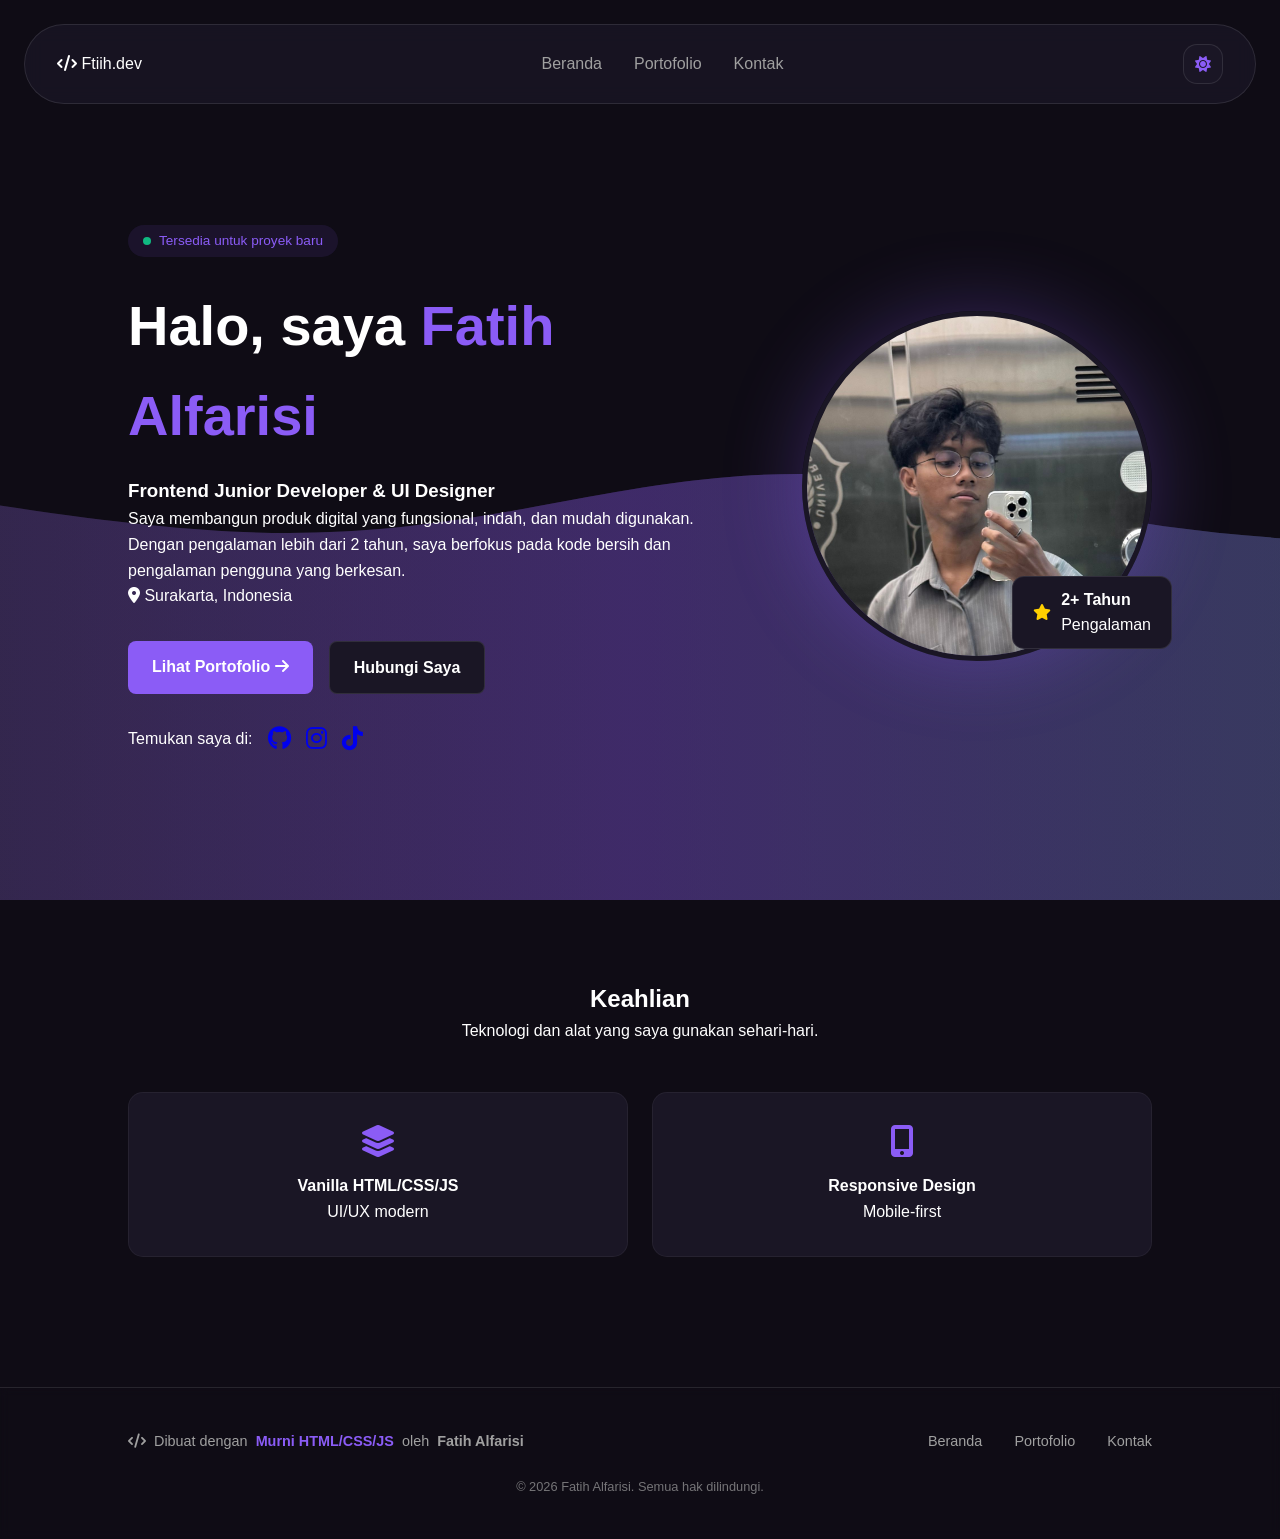
==== index.html @ 58b73a64 "Add files via upload" ====
<!DOCTYPE html>
<html lang="id">
<head>
    <meta charset="UTF-8">
    <meta name="viewport" content="width=device-width, initial-scale=1.0">
    <title>Fatih Alfarisi — Portofolio</title>
    <link rel="stylesheet" href="style.css">
    <link rel="stylesheet" href="https://cdnjs.cloudflare.com/ajax/libs/font-awesome/6.0.0/css/all.min.css">
    <link rel="icon" type="image/png" href="assets/favicon-32x32.png">
</head>
<body>

    <header>
        <nav class="navbar">
            <div class="logo">
                <i class="fas fa-code"></i> Ftiih.dev
            </div>
            <ul class="nav-links">
                <li><a href="index.html">Beranda</a></li>
                <li><a href="portofolio.html">Portofolio</a></li>
                <li><a href="kontak.html">Kontak</a></li>
            </ul>
            <div class="theme-toggle">
                <i class="fas fa-sun"></i>
            </div>
        </nav>
    </header>

    <main>
        <section id="beranda" class="hero">
            <div class="hero-content">
                <span class="status-badge"><span class="dot"></span> Tersedia untuk proyek baru</span>
                <h1>Halo, saya <span class="highlight">Fatih Alfarisi</span></h1>
                <h3>Frontend Junior Developer & UI Designer</h3>
                <p>Saya membangun produk digital yang fungsional, indah, dan mudah digunakan. Dengan pengalaman lebih dari 2 tahun, saya berfokus pada kode bersih dan pengalaman pengguna yang berkesan.</p>
                <div class="location"><i class="fas fa-map-marker-alt"></i> Surakarta, Indonesia</div>
                <div class="hero-btns">
                    <a href="portofolio.html" class="btn btn-primary">Lihat Portofolio <i class="fas fa-arrow-right"></i></a>
                    <a href="kontak.html" class="btn btn-secondary">Hubungi Saya</a>
                </div>
                <div class="social-links">
                    <span>Temukan saya di:</span>
                    <a href="https://github.com/Ftihh" target="_blank"><i class="fab fa-github"></i></a>
                    <a href="https://www.instagram.com/ftihh.alfrisii?" target="_blank"><i class="fab fa-instagram"></i></a>
                    <a href="https://www.tiktok.com/@alfatizl?_r=1&_t=ZS-95vIDEBYeQ6" target="_blank"><i class="fab fa-tiktok"></i></a>
                </div>
            </div>
            <div class="hero-image">
                <div class="image-container">
                    <img src="assets/images/Profile.jpg" alt="Fatih">
                    <div class="experience-badge">
                        <i class="fas fa-star"></i>
                        <span><strong>2+ Tahun</strong><br>Pengalaman</span>
                    </div>
                </div>
            </div>
        </section>

        <section class="skills">
            <h2 class="section-title">Keahlian</h2>
            <p class="section-subtitle">Teknologi dan alat yang saya gunakan sehari-hari.</p>
            <div class="skills-grid">
                <div class="skill-card">
                    <i class="fas fa-layer-group"></i>
                    <h4>Vanilla HTML/CSS/JS</h4>
                    <p>UI/UX modern</p>
                </div>
                <div class="skill-card">
                    <i class="fas fa-mobile-alt"></i>
                    <h4>Responsive Design</h4>
                    <p>Mobile-first</p>
                </div>
                </div>
        </section>
    </main>

    <footer>
        <div class="footer-content">
            <p><i class="fas fa-code"></i> Dibuat dengan <span>Murni HTML/CSS/JS</span> oleh <strong>Fatih Alfarisi</strong></p>
            <div class="footer-links">
                <a href="index.html">Beranda</a>
                <a href="portofolio.html">Portofolio</a>
                <a href="kontak.html">Kontak</a>
            </div>
        </div>
        <p class="copyright">© 2026 Fatih Alfarisi. Semua hak dilindungi.</p>
    </footer>

    <svg class="bg-wave" viewBox="0 0 1600 900" preserveAspectRatio="xMidYMax slice">
    <defs>
      <linearGradient id="bg">
        <stop offset="0%" stop-color="rgba(75, 60, 105, 0.253)" />
        <stop offset="50%" stop-color="rgba(75, 50, 125, 0.652)" />
        <stop offset="100%" stop-color="rgba(69, 93, 124, 0.482)" />
      </linearGradient>

      <path id="wave" fill="url(#bg)"
        d="M-363.852,502.589c0,0,236.988-41.997,505.475,0
        s371.981,38.998,575.971,0s293.985-39.278,505.474,5.859
        s493.475,48.368,716.963-4.995v560.106H-363.852V502.589z"/>
    </defs>

    <use href="#wave" class="wave wave1"/>
    <use href="#wave" class="wave wave2"/>
    <use href="#wave" class="wave wave3"/>
    </svg>

    <script src="script.js"></script>
</body>
</html>
---- style.css ----
:root {
    --bg-color: rgb(15, 12, 21);
    --card-bg: #1a1625;
    --text-main: #ffffff;
    --text-muted: #a0a0a0;
    --accent: #8b5cf6;
    --nav-bg: rgba(26, 22, 37, 0.8);
    --foot-bg:rgba(26, 22, 37, 0.1);
    --border: rgba(255, 255, 255, 0.1);
}

[data-theme="light"] {
    --bg-color: #f8f9fa;
    --card-bg: #ffffff;
    --text-main: #1a1625;
    --text-muted: #1a1a1a;
    --accent: #7c3aed;
    --nav-bg: rgba(255, 255, 255, 0.8);
    --foot-bg:rgba(255, 255, 255, 0.1);
    --border: rgba(0, 0, 0, 0.1);
}

* {
    margin: 0;
    padding: 0;
    box-sizing: border-box;
    font-family: 'Inter', sans-serif;
}

body {
    background-color: var(--bg-color);
    color: var(--text-main);
    line-height: 1.6;
    scroll-behavior: smooth;
}

/* Navbar */
header {
    position: fixed;
    top: 0;
    width: 100%;
    z-index: 1000;
    padding: 1.5rem;
}

.navbar {
    background: var(--nav-bg);
    backdrop-filter: blur(10px);
    display: flex;
    justify-content: space-between;
    align-items: center;
    padding: 1.2rem 2rem;
    border-radius: 50px;
    border: 1px solid rgba(255,255,255,0.1);
}

.nav-links {
    display: flex;
    list-style: none;
    gap: 2rem;
}

.nav-links a {
    text-decoration: none;
    color: var(--text-muted);
    font-weight: 500;
    transition: 0.3s;
}

.nav-links a.active, .nav-links a:hover {
    color: var(--accent);
}

.theme-toggle {
    width: 40px;
    height: 40px;
    background: var(--card-bg);
    border: 1px solid var(--border);
    border-radius: 14px;
    display: flex;
    align-items: center;
    justify-content: center;
    cursor: pointer;
    color: var(--accent);
    transition: 0.3s;
}

.theme-toggle:hover {
    transform: scale(1.1);
    box-shadow: 0 10px 25px rgba(0,0,0,0.5);
}



/* Hero Section */
.hero {
    height: 100vh;
    display: flex;
    align-items: center;
    justify-content: space-between;
    padding: 0 10%;
    padding-top: 80px;
}

.hero-content {
    max-width: 600px;
}

.status-badge {
    background: rgba(139, 92, 246, 0.1);
    color: var(--accent);
    padding: 5px 15px;
    border-radius: 20px;
    font-size: 0.85rem;
    display: inline-flex;
    align-items: center;
    gap: 8px;
    margin-bottom: 1.5rem;
}

.dot {
    width: 8px;
    height: 8px;
    background: #10b981;
    border-radius: 50%;
}

h1 {
    font-size: 3.5rem;
    margin-bottom: 1rem;
}

.highlight {
    color: var(--accent);
}

.hero-btns {
    margin: 2rem 0;
    display: flex;
    gap: 1rem;
}

.btn {
    padding: 0.8rem 1.5rem;
    border-radius: 8px;
    text-decoration: none;
    font-weight: 600;
    transition: 0.3s;
}

.btn-primary {
    background: var(--accent);
    color: white;
    border: none;
    transition: 0.5s;
}

.btn-primary:hover{
    transform: translateY(-10px);
    box-shadow: 0 10px 25px rgba(139, 92, 246, 0.5);
}

.btn-secondary {
    background: var(--card-bg);
    color: var(--text-main);
    border: 1px solid rgba(255,255,255,0.1);
    transition: 0.5s;
}

.btn-secondary:hover{
    transform: translateY(-10px);
    box-shadow: 0 10px 25px rgba(0,0,0,0.5);
}

.social-links{
    display: flex;
    gap: 15px;
}

.social-links a i {
    font-size: 24px; 
    transition: 0.3s; 
}

.social-links a:hover i {
    color: var(--accent);
    transform: scale(1.2);
}

/* Hero Image */

@keyframes float {
    0% {
        transform: translateY(0px);
    }
    50% {
        transform: translateY(-20px);
    }
    100% {
        transform: translateY(0px);
    }
}

.image-container {
    position: relative;
    animation: float 4s ease-in-out infinite;
}

.image-container img {
    width: 350px;
    height: 350px;
    border-radius: 50%;
    object-fit: cover;
    border: 5px solid var(--card-bg);
    box-shadow: 0 0 80px rgba(139, 92, 246, 0.3);
}

.experience-badge {
    position: absolute;
    bottom: 20px;
    right: -20px;
    background: var(--card-bg);
    padding: 10px 20px;
    border-radius: 12px;
    display: flex;
    align-items: center;
    gap: 10px;
    border: 1px solid rgba(255,255,255,0.1);
    transition: all 0.3s ease;
}

.fa-star{
    color: #ffd000;
}




/* Skills Grid */
.skills {
    padding: 5rem 10%;
    text-align: center;
}

.skills-grid {
    display: grid;
    grid-template-columns: repeat(auto-fit, minmax(250px, 1fr));
    gap: 1.5rem;
    margin-top: 3rem;
}

.skill-card {
    background: var(--card-bg);
    padding: 2rem;
    border-radius: 15px;
    border: 1px solid rgba(255,255,255,0.05);
    transition: 0.3s;
}

.skill-card:hover {
    transform: translateY(-10px);
    border-color: var(--accent);
    box-shadow: 0 10px 25px rgba(0,0,0,0.5);
}

.skill-card i {
    font-size: 2rem;
    color: var(--accent);
    margin-bottom: 1rem;
}

footer {
    padding: 2.6rem 10%;
    background-color: var(--foot-bg);
    backdrop-filter: blur(5px);
    -webkit-backdrop-filter: blur(5px);
    border-top: 1px solid rgba(255,255,255,0.1);
    margin-top: 50px;
}

.footer-content {
    display: flex;
    justify-content: space-between;
    align-items: center;
    margin-bottom: 1.5rem;
}

.footer-content p {
    color: var(--text-muted);
    font-size: 0.9rem;
    display: flex;
    align-items: center;
    gap: 8px;
}

.footer-content p span {
    color: var(--accent);
    font-weight: 600;
}

.footer-links {
    display: flex;
    gap: 2rem;
}

.footer-links a {
    text-decoration: none;
    color: var(--text-muted);
    font-size: 0.9rem;
    transition: 0.3s;
}

.footer-links a:hover {
    color: var(--accent);
}

.copyright {
    text-align: center;
    color: var(--text-muted);
    font-size: 0.8rem;
    opacity: 0.7;
}





/* ------------------------------------------------------------------------------------------------------------------ */





.container-page {
    padding: 120px 10% 50px;
    text-align: center;
}

.badge-outline {
    border: 1px solid var(--accent);
    color: var(--accent);
    padding: 6px 16px;
    border-radius: 20px;
    font-size: 0.8rem;
    margin-bottom: 1rem;
    display: inline-block;
}




/* Portofolio Styling */
.filter-container {
    margin: 2.5rem 0;
    display: flex;
    justify-content: center;
    gap: 10px;
}

.filter-btn {
    background: var(--card-bg);
    color: var(--text-muted);
    border: 1px solid rgba(255,255,255,0.1);
    padding: 8px 20px;
    border-radius: 30px;
    cursor: pointer;
    transition: 0.3s;
}

.filter-btn.active, .filter-btn:hover {
    background: var(--accent);
    color: white;
    box-shadow: 0 10px 25px rgba(0,0,0,0.5);
}

.portfolio-grid {
    display: grid;
    grid-template-columns: repeat(auto-fit, minmax(320px, 1fr));
    gap: 2rem;
    text-align: left;
}

.project-card {
    background: var(--card-bg);
    border-radius: 15px;
    overflow: hidden;
    border: 1px solid rgba(255,255,255,0.05);
    transition: 0.3s;
}

.project-card:hover{
    transform: translateY(-10px);
    box-shadow: 0 10px 25px rgba(0,0,0,0.5);
} 

.project-img {
    width: 100%;
    height: 200px; 
    overflow: hidden;
    border-radius: 15px 15px 0 0; 
}

.project-img img {
    width: 100%;
    height: 200px;
    object-fit: cover;
    transition: transform 0.5s ease;
}

.project-card:hover .project-img img {
    transform: scale(1.2);
}

.project-info {
    padding: 1.5rem;
}

.tags {
    display: flex;
    gap: 8px;
    margin-bottom: 10px;
}

.tags span {
    font-size: 0.7rem;
    background: rgba(139, 92, 246, 0.1);
    color: var(--accent);
    padding: 3px 10px;
    border-radius: 5px;
}

.project-footer {
    display: flex;
    justify-content: space-between;
    margin-top: 1.5rem;
    padding-top: 1rem;
    border-top: 1px solid rgba(255,255,255,0.05);
    font-size: 0.9rem;
}

.project-footer .links a {
    color: var(--accent);
    text-decoration: none;
    margin-left: 15px;
}




/* -------------------------------------------------------------------------------------------------- */


/* Kontak Styling */
.contact-content {
    display: grid;
    grid-template-columns: 1fr 1.5fr;
    gap: 4rem;
    text-align: left;
    margin-top: 4rem;
}

.info-item {
    display: flex;
    gap: 15px;
    margin-bottom: 1.5rem;
    align-items: center;
    transition: 0.3s;
}

.info-item:hover{
    transform: scale(1.1);
}

.info-item p{
    cursor: pointer;
}

.icon-box {
    width: 50px;
    height: 50px;
    background: var(--card-bg);
    display: flex;
    align-items: center;
    justify-content: center;
    border-radius: 12px;
    color: var(--accent);
    font-size: 1.2rem;
}

.form-row {
    display: flex;
    gap: 15px;
}

.form-group {
    margin-bottom: 1.5rem;
    flex: 1;
}

label {
    display: block;
    margin-bottom: 8px;
    font-size: 0.9rem;
}

input, select, textarea {
    width: 100%;
    padding: 12px;
    background: var(--card-bg);
    border: 1px solid rgba(255,255,255,0.1);
    border-radius: 8px;
    color: var(--text-main);
}

.btn-block {
    width: 100%;
    cursor: pointer;
}

.btn-block:hover{
    transform: scale(1.1);
}

.availability-card {
    background: rgba(16, 185, 129, 0.05);
    backdrop-filter: blur(5px);
    -webkit-backdrop-filter: blur(5px);
    border: 1px solid rgba(16, 185, 129, 0.2);
    padding: 1.5rem;
    border-radius: 15px;
    margin-top: 2rem;
}


/* ---------------------------------------------------------------------------------- */


/* Wave Background */
svg {
	position: absolute;
	top: 0;
	left: 0;
    width: 100%;
    height: 100%;
	box-sizing: border-box;
	display: block;
	background-color: var(--bg-color);

}

.bg-wave{
    position: fixed;
    inset: 0;
    width: 100%;
    height: 100%;
    z-index: -1;
}

/* wave styling */
.wave{
    animation: waveMove 10s ease-in-out infinite;
}

/* beda-beda animasi */
.wave1{
    opacity: .3;
    animation-duration: 10s;
}

.wave2{
    opacity: .6;
    animation-duration: 8s;
}

.wave3{
    opacity: .9;
    animation-duration: 6s;
}

@keyframes waveMove{
    0%   { transform: translate(270px, 230px); }
    50%  { transform: translate(-300px, 200px); }
    100% { transform: translate(270px, 230px); }
}
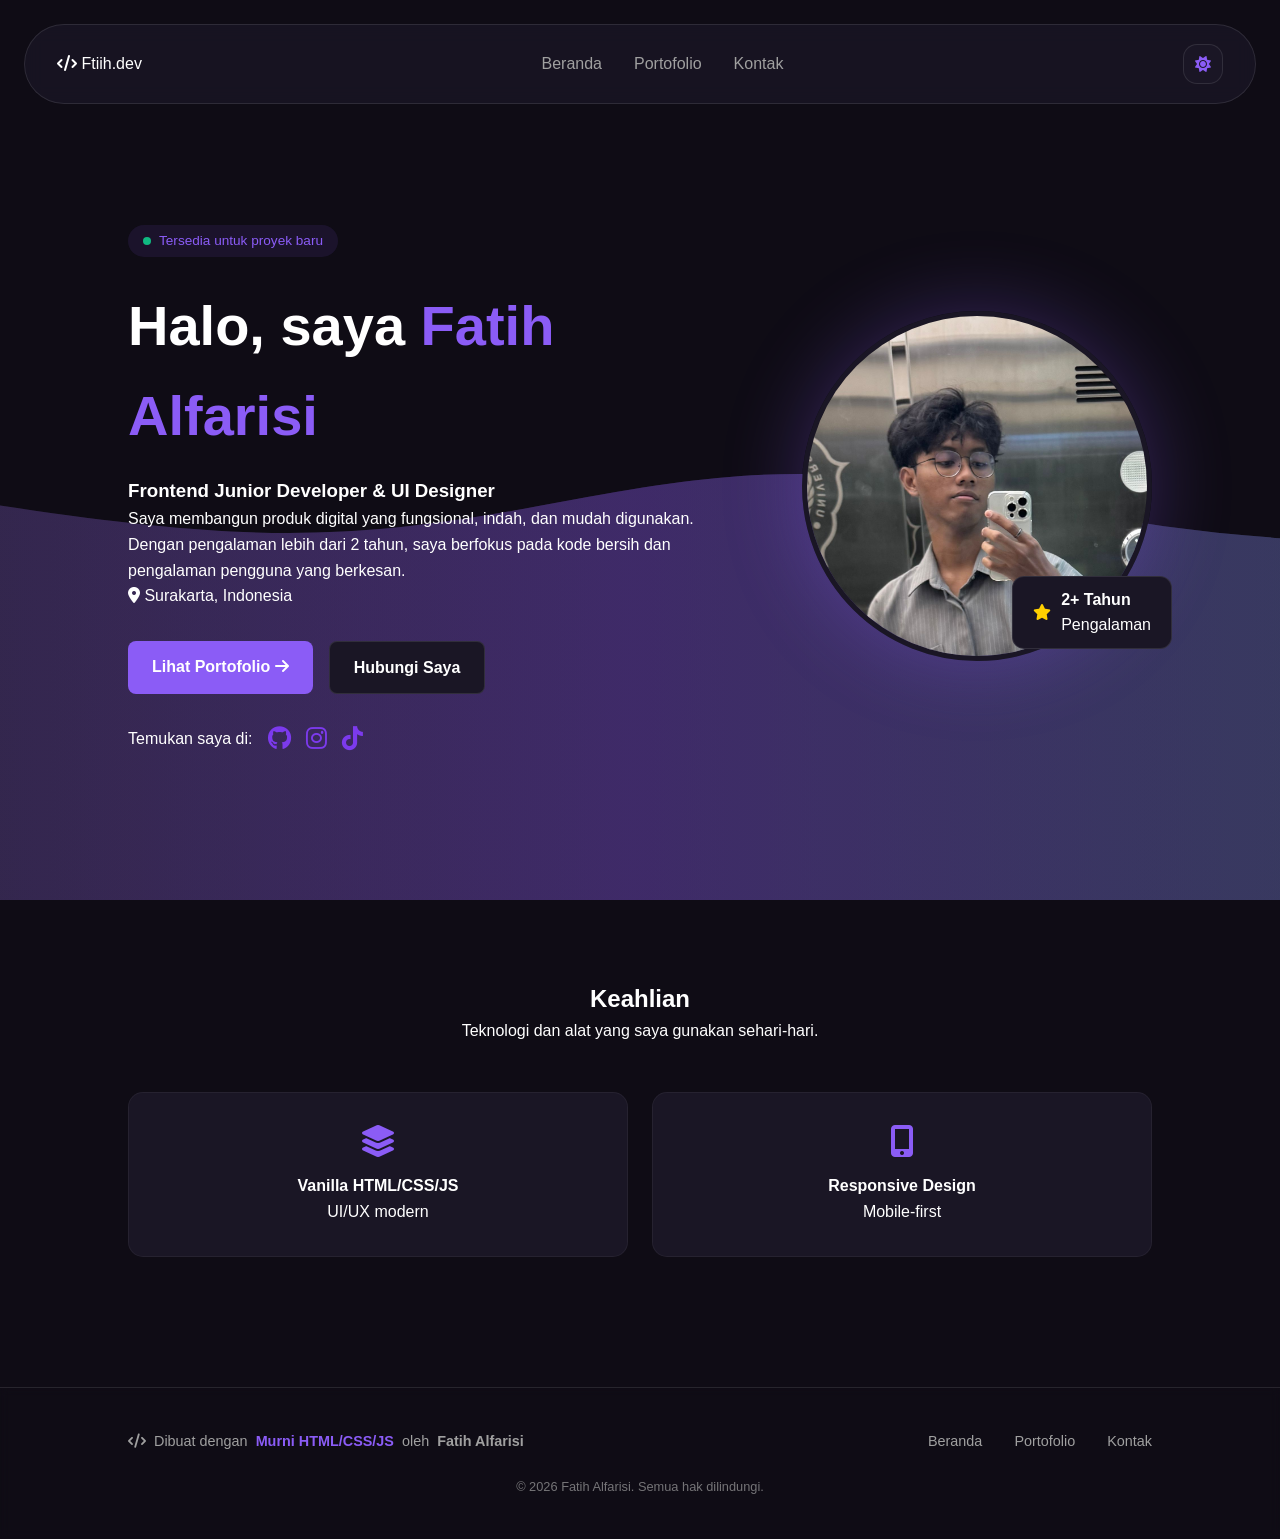
==== commit b51372ac: "Add files via upload" ====
--- a/index.html
+++ b/index.html
@@ -20,10 +20,19 @@
                 <li><a href="portofolio.html">Portofolio</a></li>
                 <li><a href="kontak.html">Kontak</a></li>
             </ul>
-            <div class="theme-toggle">
-                <i class="fas fa-sun"></i>
+            <div class="nav-control">
+                <div class="theme-toggle"><i class="fas fa-sun"></i></div>
+                <div class="hamburger" id="hamburger-btn"><i class="fas fa-bars"></i></div>
             </div>
         </nav>
+
+        <div class="sidebar" id="sidebar-menu">
+            <ul class="sidebar-links">
+                <li><a href="index.html"><i class="fas fa-home"></i> Beranda</a></li>
+                <li><a href="portofolio.html"><i class="fas fa-briefcase"></i> Portofolio</a></li>
+                <li><a href="kontak.html"><i class="fas fa-envelope"></i> Kontak</a></li>
+            </ul>
+        </div>
     </header>
 
     <main>
--- a/style.css
+++ b/style.css
@@ -32,6 +32,7 @@
     color: var(--text-main);
     line-height: 1.6;
     scroll-behavior: smooth;
+    
 }
 
 /* Navbar */
@@ -71,15 +72,24 @@
     color: var(--accent);
 }
 
+.nav-control{
+    display: flex;
+    justify-content: center;
+    gap: 1.5rem;
+}
+
 .theme-toggle {
     width: 40px;
     height: 40px;
+
     background: var(--card-bg);
     border: 1px solid var(--border);
     border-radius: 14px;
+
     display: flex;
     align-items: center;
     justify-content: center;
+
     cursor: pointer;
     color: var(--accent);
     transition: 0.3s;
@@ -90,6 +100,80 @@
     box-shadow: 0 10px 25px rgba(0,0,0,0.5);
 }
 
+.hamburger {
+    width: 40px;
+    height: 40px;
+
+    background: var(--card-bg);
+    border: 1px solid var(--border);
+    border-radius: 14px;
+
+    display: none;
+    align-items: center;
+    justify-content: center;
+
+    cursor: pointer;
+    color: var(--accent);
+    transition: 0.3s;
+}
+
+.hamburger:hover{
+    transform: scale(1.1);
+    box-shadow: 0 10px 25px rgba(0,0,0,0.5);
+}
+
+
+.sidebar {
+    position: fixed;
+    top: 120px;
+    right: -100%; /* Sembunyi di kanan */
+    width: 220px;
+    height: auto;
+    display: flex;
+    align-items: center;
+    padding:25px 0px 70px 40px;
+    margin-right: 25px;
+    
+    /* Efek Kaca (Glassmorphism) */
+    background: var(--foot-bg); /* Sangat transparan */
+    backdrop-filter: blur(10px); /* Blur yang kuat */
+    -webkit-backdrop-filter: blur(10px);
+    
+    border: 2.5px solid rgba(255,255,255,0.1);
+    border-radius: 17px;
+    box-shadow: -10px 0 30px rgba(0, 0, 0, 0.2);
+    
+    /* Animasi Smooth */
+    transition: all 0.5s ease;
+}
+
+.sidebar.active {
+    right: 0;
+}
+
+/* Styling links di dalam sidebar */
+.sidebar-links {
+    list-style: none;
+    display: flex;
+    flex-direction: column;
+    gap: 2.5rem;
+}
+
+.sidebar-links a {
+    text-decoration: none;
+    color: var(--text-color);
+    font-size: 1.3rem;
+    font-weight: 500;
+    display: flex;
+    align-items: center;
+    gap: 15px;
+    transition: 0.3s;
+}
+
+.sidebar-links a:hover{
+    color: var(--accent);
+    transform: scale(1.2);
+}
 
 
 /* Hero Section */
@@ -179,7 +263,8 @@
 
 .social-links a i {
     font-size: 24px; 
-    transition: 0.3s; 
+    transition: 0.3s;
+    color: #7c3aed; 
 }
 
 .social-links a:hover i {
@@ -473,6 +558,12 @@
 
 .info-item p{
     cursor: pointer;
+}
+
+.info-item p a{
+    text-decoration: none;
+    color: var(--text-main);
+    transition: color 0.3s ease;
 }
 
 .icon-box {
@@ -582,3 +673,182 @@
     50%  { transform: translate(-300px, 200px); }
     100% { transform: translate(270px, 230px); }
 }
+
+
+
+@media screen and (max-width: 840px){
+    .navbar {
+        padding: 15px 5%;
+    }
+
+    .hamburger{
+        display: flex;
+    }
+
+    .nav-links {
+        display: none;
+    }
+
+    .hero {
+        display: flex;
+        flex-direction: column-reverse; 
+        min-height: 100vh;
+        height: auto;
+        overflow: visible;
+        text-align: center;
+        padding-top: 120px;
+        gap: 40px;
+    }
+
+    .hero-btns {
+        flex-direction: column; 
+        max-width: 46%;
+        gap: 15px;
+    }
+
+    .image-container img {
+        transition: all 0.3s ease;
+    }
+
+
+    /* Portofolio */
+    .portfolio-grid {
+        grid-template-columns: 1fr 1fr; 
+        padding: 0 10px;
+    }
+
+
+
+    .container-page {
+        display: flex;
+        flex-direction: column;
+        min-height: 85vh; 
+        padding-top: 100px; 
+    }
+
+    .contact-header {
+        text-align: center;
+        margin-bottom: 40px;
+    }
+
+    .contact-content {
+        display: flex;
+        flex-direction: column; 
+        align-items: center;    
+        gap: 40px;              
+        width: 100%;
+        max-width: 800px;       
+        margin: 0 auto;
+    }
+
+    .availability-card{
+        text-align: center;
+    }
+
+    .footer-content{
+        flex-direction: column;
+    }
+
+    .footer-content p span {
+        text-align: center;
+    }
+}
+
+@media screen and (max-width: 625px) {
+
+    .sidebar{
+        width: 120px;
+        padding:15px 0px 30px 0px;
+    }
+
+   .sidebar-links {
+        
+        
+        gap: 0.7rem;
+    }
+
+    .sidebar-links a {
+        padding-left: 10px;
+        font-size: 0.8rem;
+      
+        gap: 10px;
+        
+    }
+
+    .sidebar-links a i{
+
+        font-size: 0.6rem;
+        width: 20px;
+    }
+
+    .hero-content h1 {
+        font-size: 2.5rem;
+    }
+
+    .hero-content p {
+        font-size: 1rem;
+        margin: 0 auto 25px;
+    }
+
+    .image-container img {
+        width: 200px;
+        height: 200px;
+        transition: all 0.3s ease;
+    }
+
+    .experience-badge {
+        position: absolute;
+        bottom: 20px;
+        right: -20px;
+
+        font-size: 8px;
+        padding: 5px 10px;
+    }
+
+    .hero-btns {
+        justify-content: center;
+        flex-direction: column; 
+        max-width: 100%;
+        gap: 15px;
+    }
+
+
+
+
+
+    /* Portfolio Grid */
+    .portfolio-grid {
+        grid-template-columns: 1fr; 
+    }
+
+    .project-card {
+        margin-bottom: 20px;
+    }
+
+    .filter-container {
+        display: flex;
+        overflow-x: auto; 
+        padding-bottom: 10px;
+        justify-content: center;
+        gap: 10px;
+        -webkit-overflow-scrolling: touch;
+    }
+
+    .filter-btn {
+        white-space: nowrap; 
+        padding: 8px 20px;
+    }
+
+
+
+
+
+    /* Contact */
+    
+}
+
+@media (hover: none) {
+    .project-card:active {
+        transform: scale(0.98);
+    }
+}
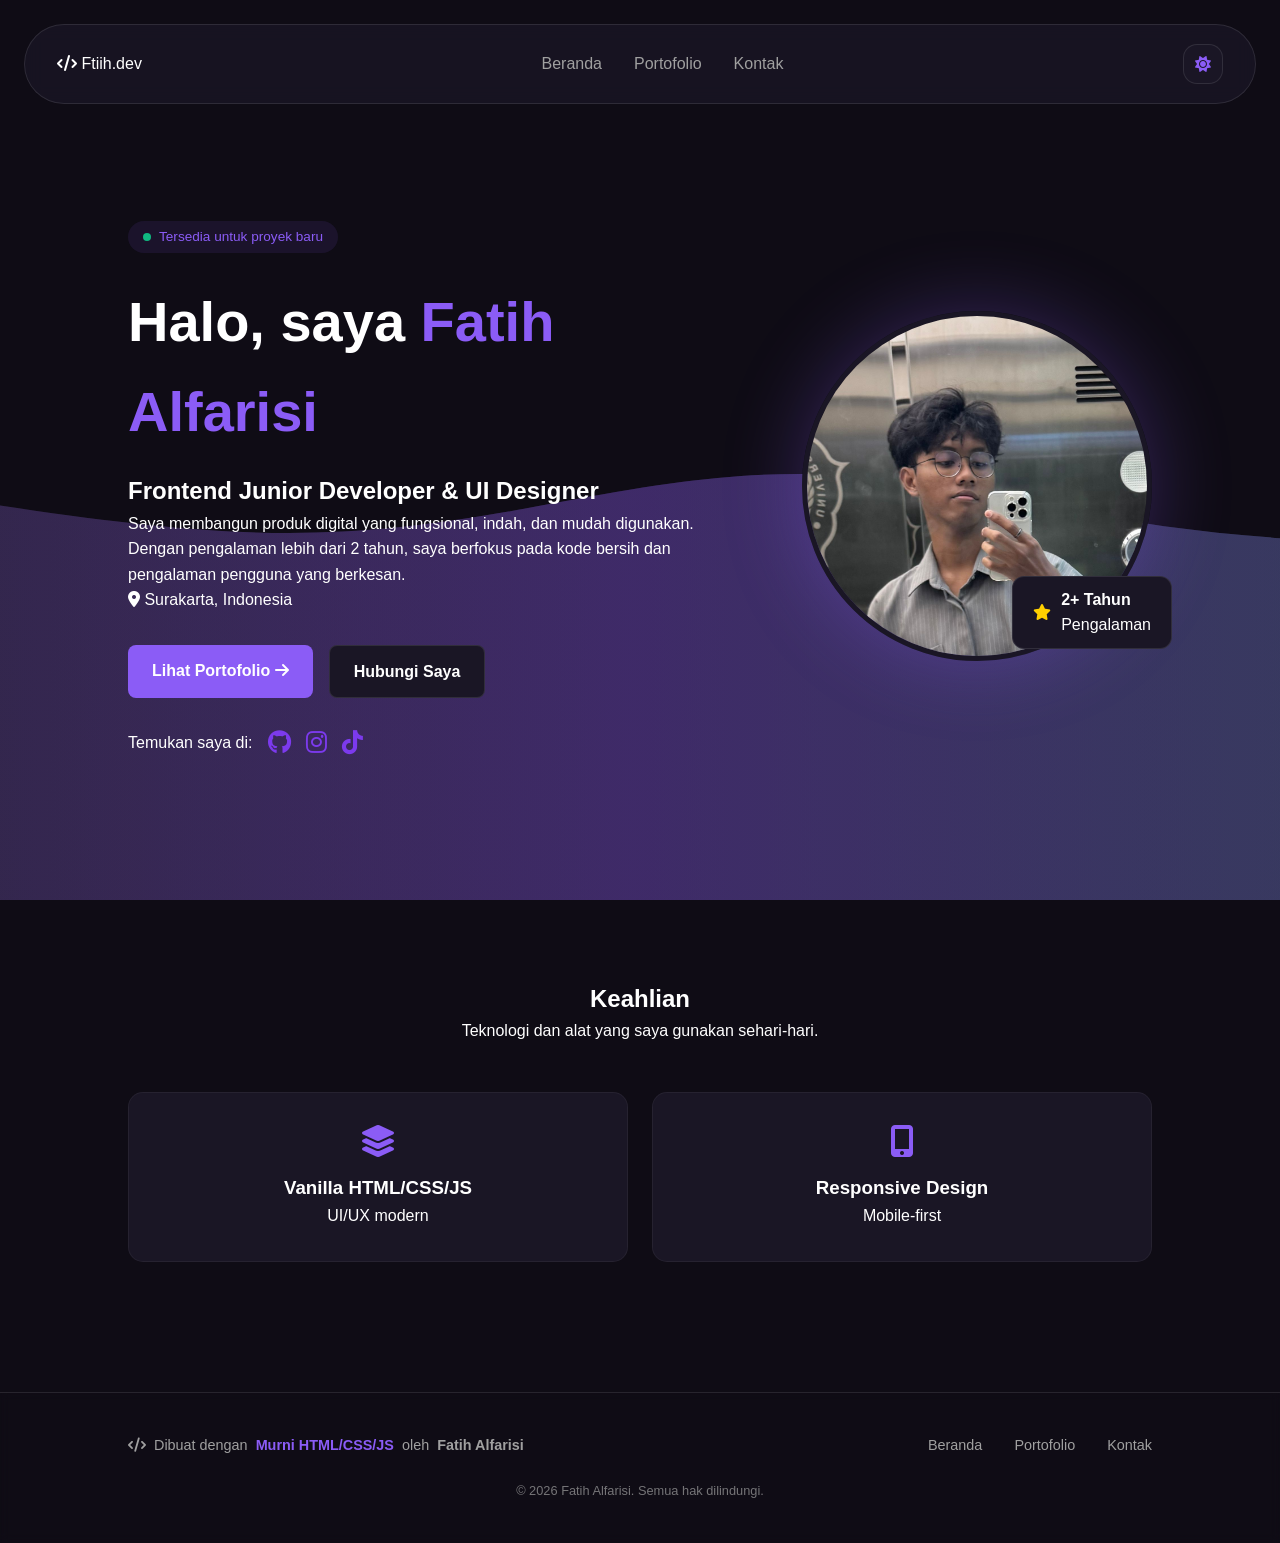
==== commit 180137f8: "Add files via upload" ====
--- a/index.html
+++ b/index.html
@@ -21,18 +21,10 @@
                 <li><a href="kontak.html">Kontak</a></li>
             </ul>
             <div class="nav-control">
+                <div class="arrow-right"><a href="portofolio.html"><i class="fas fa-arrow-right"></i></a></div>
                 <div class="theme-toggle"><i class="fas fa-sun"></i></div>
-                <div class="hamburger" id="hamburger-btn"><i class="fas fa-bars"></i></div>
             </div>
         </nav>
-
-        <div class="sidebar" id="sidebar-menu">
-            <ul class="sidebar-links">
-                <li><a href="index.html"><i class="fas fa-home"></i> Beranda</a></li>
-                <li><a href="portofolio.html"><i class="fas fa-briefcase"></i> Portofolio</a></li>
-                <li><a href="kontak.html"><i class="fas fa-envelope"></i> Kontak</a></li>
-            </ul>
-        </div>
     </header>
 
     <main>
@@ -40,7 +32,7 @@
             <div class="hero-content">
                 <span class="status-badge"><span class="dot"></span> Tersedia untuk proyek baru</span>
                 <h1>Halo, saya <span class="highlight">Fatih Alfarisi</span></h1>
-                <h3>Frontend Junior Developer & UI Designer</h3>
+                <h2>Frontend Junior Developer & UI Designer</h2>
                 <p>Saya membangun produk digital yang fungsional, indah, dan mudah digunakan. Dengan pengalaman lebih dari 2 tahun, saya berfokus pada kode bersih dan pengalaman pengguna yang berkesan.</p>
                 <div class="location"><i class="fas fa-map-marker-alt"></i> Surakarta, Indonesia</div>
                 <div class="hero-btns">
@@ -71,12 +63,12 @@
             <div class="skills-grid">
                 <div class="skill-card">
                     <i class="fas fa-layer-group"></i>
-                    <h4>Vanilla HTML/CSS/JS</h4>
+                    <h3>Vanilla HTML/CSS/JS</h3>
                     <p>UI/UX modern</p>
                 </div>
                 <div class="skill-card">
                     <i class="fas fa-mobile-alt"></i>
-                    <h4>Responsive Design</h4>
+                    <h3>Responsive Design</h3>
                     <p>Mobile-first</p>
                 </div>
                 </div>
--- a/style.css
+++ b/style.css
@@ -100,7 +100,7 @@
     box-shadow: 0 10px 25px rgba(0,0,0,0.5);
 }
 
-.hamburger {
+.arrow-left{
     width: 40px;
     height: 40px;
 
@@ -111,72 +111,63 @@
     display: none;
     align-items: center;
     justify-content: center;
-
     cursor: pointer;
-    color: var(--accent);
-    transition: 0.3s;
-}
-
-.hamburger:hover{
+
+    transition: 0.3s;
+}
+
+.arrow-left a{
+    text-decoration: none;
+    color: var(--accent);
+}
+
+.arrow-left:active, .arrow-left:hover{
     transform: scale(1.1);
     box-shadow: 0 10px 25px rgba(0,0,0,0.5);
-}
-
-
-.sidebar {
-    position: fixed;
-    top: 120px;
-    right: -100%; /* Sembunyi di kanan */
-    width: 220px;
-    height: auto;
-    display: flex;
-    align-items: center;
-    padding:25px 0px 70px 40px;
-    margin-right: 25px;
-    
-    /* Efek Kaca (Glassmorphism) */
-    background: var(--foot-bg); /* Sangat transparan */
-    backdrop-filter: blur(10px); /* Blur yang kuat */
-    -webkit-backdrop-filter: blur(10px);
-    
-    border: 2.5px solid rgba(255,255,255,0.1);
-    border-radius: 17px;
-    box-shadow: -10px 0 30px rgba(0, 0, 0, 0.2);
-    
-    /* Animasi Smooth */
-    transition: all 0.5s ease;
-}
-
-.sidebar.active {
-    right: 0;
-}
-
-/* Styling links di dalam sidebar */
-.sidebar-links {
-    list-style: none;
-    display: flex;
-    flex-direction: column;
-    gap: 2.5rem;
-}
-
-.sidebar-links a {
+    color: var(--accent);
+}
+
+.arrow-right{
+    width: 40px;
+    height: 40px;
+
+    background: var(--card-bg);
+    border: 1px solid var(--border);
+    border-radius: 14px;
+
+    display: none;
+    align-items: center;
+    justify-content: center;
+    cursor: pointer;
+
+    transition: 0.3s;
+}
+
+.arrow-right a{
     text-decoration: none;
-    color: var(--text-color);
-    font-size: 1.3rem;
-    font-weight: 500;
-    display: flex;
-    align-items: center;
-    gap: 15px;
-    transition: 0.3s;
-}
-
-.sidebar-links a:hover{
-    color: var(--accent);
-    transform: scale(1.2);
+    color: var(--accent);
+}
+
+.arrow-right:active, .arrow-right:hover{
+    transform: scale(1.1);
+    box-shadow: 0 10px 25px rgba(0,0,0,0.5);
+    color: var(--accent);
 }
 
 
 /* Hero Section */
+@keyframes fadeInup{
+    from {
+        opacity: 0;
+        transform: translateY(20px);
+    }
+
+    to {
+        opacity: 1;
+        transform: translateY(0);
+    }
+}
+
 .hero {
     height: 100vh;
     display: flex;
@@ -188,6 +179,10 @@
 
 .hero-content {
     max-width: 600px;
+
+    opacity: 0;
+    animation: fadeInup 0.5s ease-in forwards;
+    animation-delay: 0.1s;
 }
 
 .status-badge {
@@ -443,8 +438,8 @@
 }
 
 .filter-btn {
-    background: var(--card-bg);
-    color: var(--text-muted);
+    background: var(--accent);
+    color: white;
     border: 1px solid rgba(255,255,255,0.1);
     padding: 8px 20px;
     border-radius: 30px;
@@ -452,11 +447,6 @@
     transition: 0.3s;
 }
 
-.filter-btn.active, .filter-btn:hover {
-    background: var(--accent);
-    color: white;
-    box-shadow: 0 10px 25px rgba(0,0,0,0.5);
-}
 
 .portfolio-grid {
     display: grid;
@@ -498,6 +488,10 @@
 
 .project-info {
     padding: 1.5rem;
+}
+
+.project-info h2{
+    font-size: 18px;
 }
 
 .tags {
@@ -542,6 +536,10 @@
     gap: 4rem;
     text-align: left;
     margin-top: 4rem;
+}
+
+.contact-info h2{
+    font-size: 18px;
 }
 
 .info-item {
@@ -681,7 +679,11 @@
         padding: 15px 5%;
     }
 
-    .hamburger{
+    .arrow-left{
+        display: flex;
+    }
+
+    .arrow-right{
         display: flex;
     }
 
@@ -756,31 +758,6 @@
 
 @media screen and (max-width: 625px) {
 
-    .sidebar{
-        width: 120px;
-        padding:15px 0px 30px 0px;
-    }
-
-   .sidebar-links {
-        
-        
-        gap: 0.7rem;
-    }
-
-    .sidebar-links a {
-        padding-left: 10px;
-        font-size: 0.8rem;
-      
-        gap: 10px;
-        
-    }
-
-    .sidebar-links a i{
-
-        font-size: 0.6rem;
-        width: 20px;
-    }
-
     .hero-content h1 {
         font-size: 2.5rem;
     }
@@ -828,7 +805,7 @@
     .filter-container {
         display: flex;
         overflow-x: auto; 
-        padding-bottom: 10px;
+        padding-bottom: 20px;
         justify-content: center;
         gap: 10px;
         -webkit-overflow-scrolling: touch;
@@ -839,6 +816,10 @@
         padding: 8px 20px;
     }
 
+    .filter-btn.active, .filter-btn:hover {
+        box-shadow: none;
+    }
+
 
 
 
